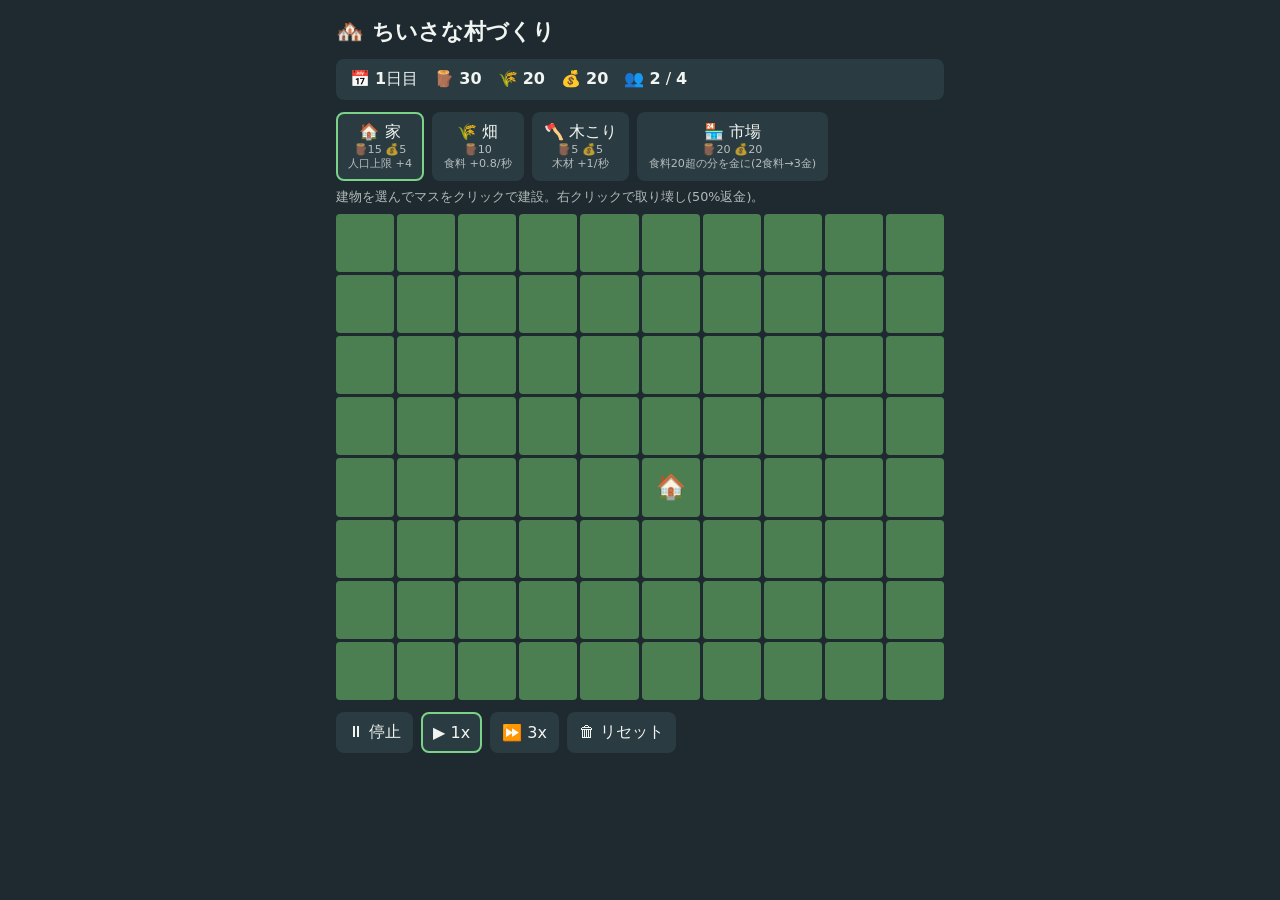
==== index.html @ b5fb55f0 "Add village-building simulation game prototype" ====
<!doctype html>
<html lang="ja">
<head>
  <meta charset="utf-8">
  <meta name="viewport" content="width=device-width, initial-scale=1">
  <title>ちいさな村づくり</title>
  <link rel="stylesheet" href="style.css">
</head>
<body>
  <main>
    <h1>🏘️ ちいさな村づくり</h1>
    <section id="stats">
      <span title="日数">📅 <b id="day">1</b>日目</span>
      <span title="木材">🪵 <b id="wood">0</b></span>
      <span title="食料">🌾 <b id="food">0</b></span>
      <span title="お金">💰 <b id="gold">0</b></span>
      <span title="人口 / 上限">👥 <b id="pop">0</b> / <b id="cap">0</b></span>
    </section>

    <section id="toolbar"></section>
    <p id="hint">建物を選んでマスをクリックで建設。右クリックで取り壊し(50%返金)。</p>

    <div id="grid"></div>

    <section id="controls">
      <button data-speed="0">⏸ 停止</button>
      <button data-speed="1" class="active">▶ 1x</button>
      <button data-speed="3">⏩ 3x</button>
      <button id="reset">🗑 リセット</button>
    </section>
    <p id="message"></p>
  </main>
  <script src="game.js"></script>
</body>
</html>
---- style.css ----
:root { --bg:#1e2a2f; --panel:#2b3b42; --accent:#7bd389; --text:#f1f5f2; --tile:#4b7f52; }
* { box-sizing: border-box; }
body { margin:0; background:var(--bg); color:var(--text); font-family:system-ui,"Yu Gothic",sans-serif; }
main { max-width:640px; margin:0 auto; padding:16px; }
h1 { font-size:1.4rem; margin:0 0 12px; }
#stats { display:flex; flex-wrap:wrap; gap:8px 16px; background:var(--panel); padding:10px 14px; border-radius:8px; }
#toolbar { display:flex; flex-wrap:wrap; gap:8px; margin-top:12px; }
button { background:var(--panel); color:var(--text); border:2px solid transparent; border-radius:8px; padding:8px 10px; cursor:pointer; font:inherit; }
button:hover { border-color:#456; }
button.active { border-color:var(--accent); }
button small { display:block; opacity:.7; font-size:.7rem; }
#hint { font-size:.8rem; opacity:.7; margin:8px 0; }
#grid { display:grid; grid-template-columns:repeat(10,1fr); gap:3px; user-select:none; }
.tile { aspect-ratio:1; background:var(--tile); border-radius:4px; font-size:1.5rem; display:flex; align-items:center; justify-content:center; cursor:pointer; }
.tile:hover { filter:brightness(1.2); }
#controls { display:flex; gap:8px; margin-top:12px; }
#message { min-height:1.4em; color:var(--accent); }
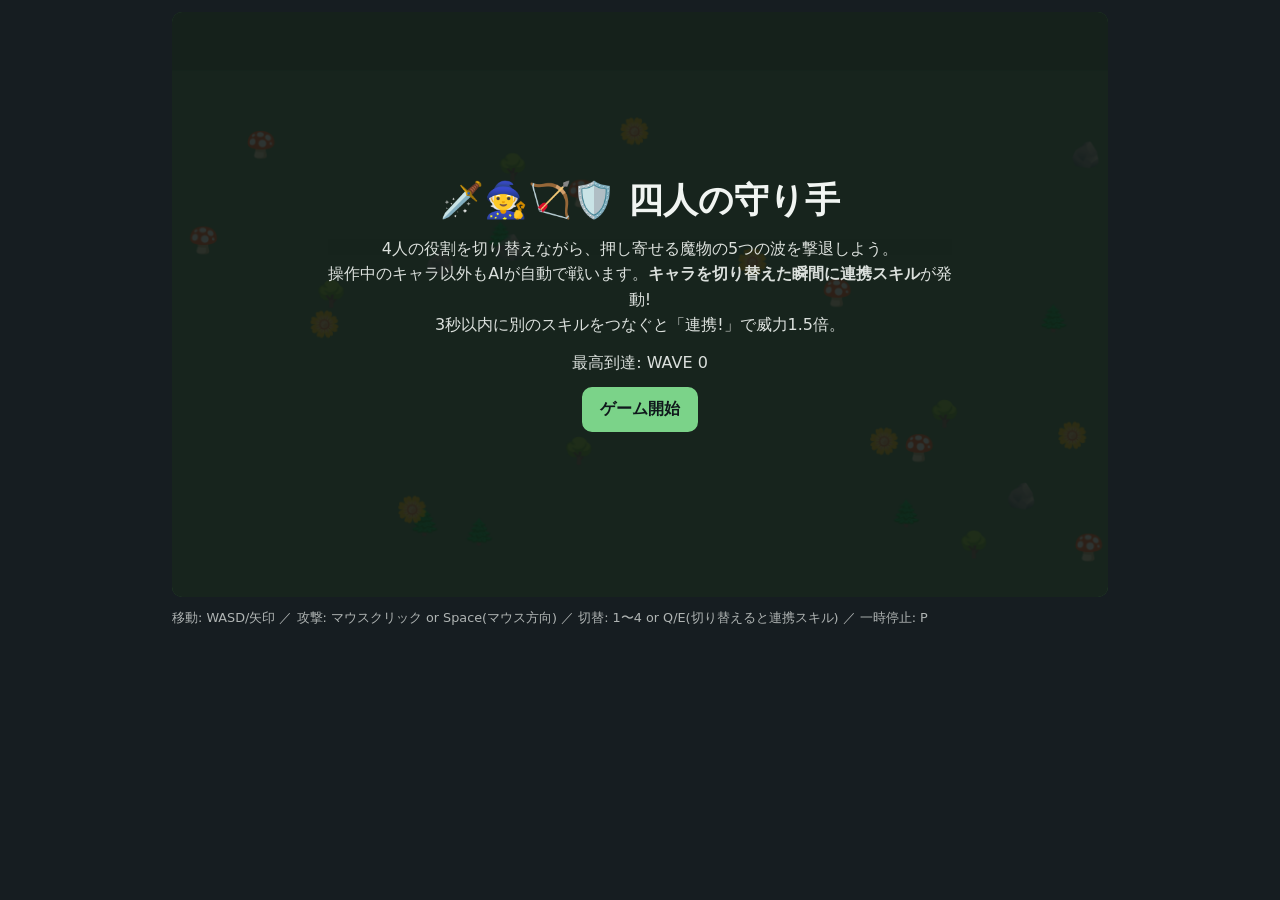
==== commit 117bbda5: "Add four-party action RPG prototype and game idea pages" ====
--- a/index.html
+++ b/index.html
@@ -3,32 +3,16 @@
 <head>
   <meta charset="utf-8">
   <meta name="viewport" content="width=device-width, initial-scale=1">
-  <title>ちいさな村づくり</title>
+  <title>四人の守り手</title>
   <link rel="stylesheet" href="style.css">
 </head>
 <body>
   <main>
-    <h1>🏘️ ちいさな村づくり</h1>
-    <section id="stats">
-      <span title="日数">📅 <b id="day">1</b>日目</span>
-      <span title="木材">🪵 <b id="wood">0</b></span>
-      <span title="食料">🌾 <b id="food">0</b></span>
-      <span title="お金">💰 <b id="gold">0</b></span>
-      <span title="人口 / 上限">👥 <b id="pop">0</b> / <b id="cap">0</b></span>
-    </section>
-
-    <section id="toolbar"></section>
-    <p id="hint">建物を選んでマスをクリックで建設。右クリックで取り壊し(50%返金)。</p>
-
-    <div id="grid"></div>
-
-    <section id="controls">
-      <button data-speed="0">⏸ 停止</button>
-      <button data-speed="1" class="active">▶ 1x</button>
-      <button data-speed="3">⏩ 3x</button>
-      <button id="reset">🗑 リセット</button>
-    </section>
-    <p id="message"></p>
+    <div id="stage">
+      <canvas id="cv" width="960" height="600"></canvas>
+      <div id="overlay"></div>
+    </div>
+    <p id="help">移動: WASD/矢印 ／ 攻撃: マウスクリック or Space(マウス方向) ／ 切替: 1〜4 or Q/E(切り替えると連携スキル) ／ 一時停止: P</p>
   </main>
   <script src="game.js"></script>
 </body>
--- a/style.css
+++ b/style.css
@@ -1,17 +1,15 @@
-:root { --bg:#1e2a2f; --panel:#2b3b42; --accent:#7bd389; --text:#f1f5f2; --tile:#4b7f52; }
-* { box-sizing: border-box; }
+:root { --bg:#161d21; --panel:#27343b; --accent:#7bd389; --text:#f1f5f2; }
+* { box-sizing:border-box; }
 body { margin:0; background:var(--bg); color:var(--text); font-family:system-ui,"Yu Gothic",sans-serif; }
-main { max-width:640px; margin:0 auto; padding:16px; }
-h1 { font-size:1.4rem; margin:0 0 12px; }
-#stats { display:flex; flex-wrap:wrap; gap:8px 16px; background:var(--panel); padding:10px 14px; border-radius:8px; }
-#toolbar { display:flex; flex-wrap:wrap; gap:8px; margin-top:12px; }
-button { background:var(--panel); color:var(--text); border:2px solid transparent; border-radius:8px; padding:8px 10px; cursor:pointer; font:inherit; }
-button:hover { border-color:#456; }
-button.active { border-color:var(--accent); }
-button small { display:block; opacity:.7; font-size:.7rem; }
-#hint { font-size:.8rem; opacity:.7; margin:8px 0; }
-#grid { display:grid; grid-template-columns:repeat(10,1fr); gap:3px; user-select:none; }
-.tile { aspect-ratio:1; background:var(--tile); border-radius:4px; font-size:1.5rem; display:flex; align-items:center; justify-content:center; cursor:pointer; }
-.tile:hover { filter:brightness(1.2); }
-#controls { display:flex; gap:8px; margin-top:12px; }
-#message { min-height:1.4em; color:var(--accent); }
+main { max-width:960px; margin:0 auto; padding:12px; }
+#stage { position:relative; width:100%; aspect-ratio:960/600; border-radius:10px; overflow:hidden; background:#000; }
+canvas { width:100%; height:100%; display:block; cursor:crosshair; }
+#overlay { position:absolute; inset:0; display:none; flex-direction:column; align-items:center; justify-content:center; gap:12px; background:rgba(10,14,16,.78); text-align:center; padding:16px; }
+#overlay.show { display:flex; }
+#overlay h1 { margin:0; font-size:clamp(1.4rem,4vw,2.2rem); }
+#overlay p { margin:0; max-width:640px; line-height:1.6; font-size:clamp(.8rem,1.8vw,1rem); opacity:.9; }
+#overlay .row { display:flex; gap:10px; flex-wrap:wrap; justify-content:center; }
+button { background:var(--panel); color:var(--text); border:2px solid #456; border-radius:10px; padding:10px 16px; font:inherit; cursor:pointer; }
+button:hover { border-color:var(--accent); }
+button.primary { background:var(--accent); color:#10181c; border-color:var(--accent); font-weight:700; }
+#help { font-size:.8rem; opacity:.7; }
